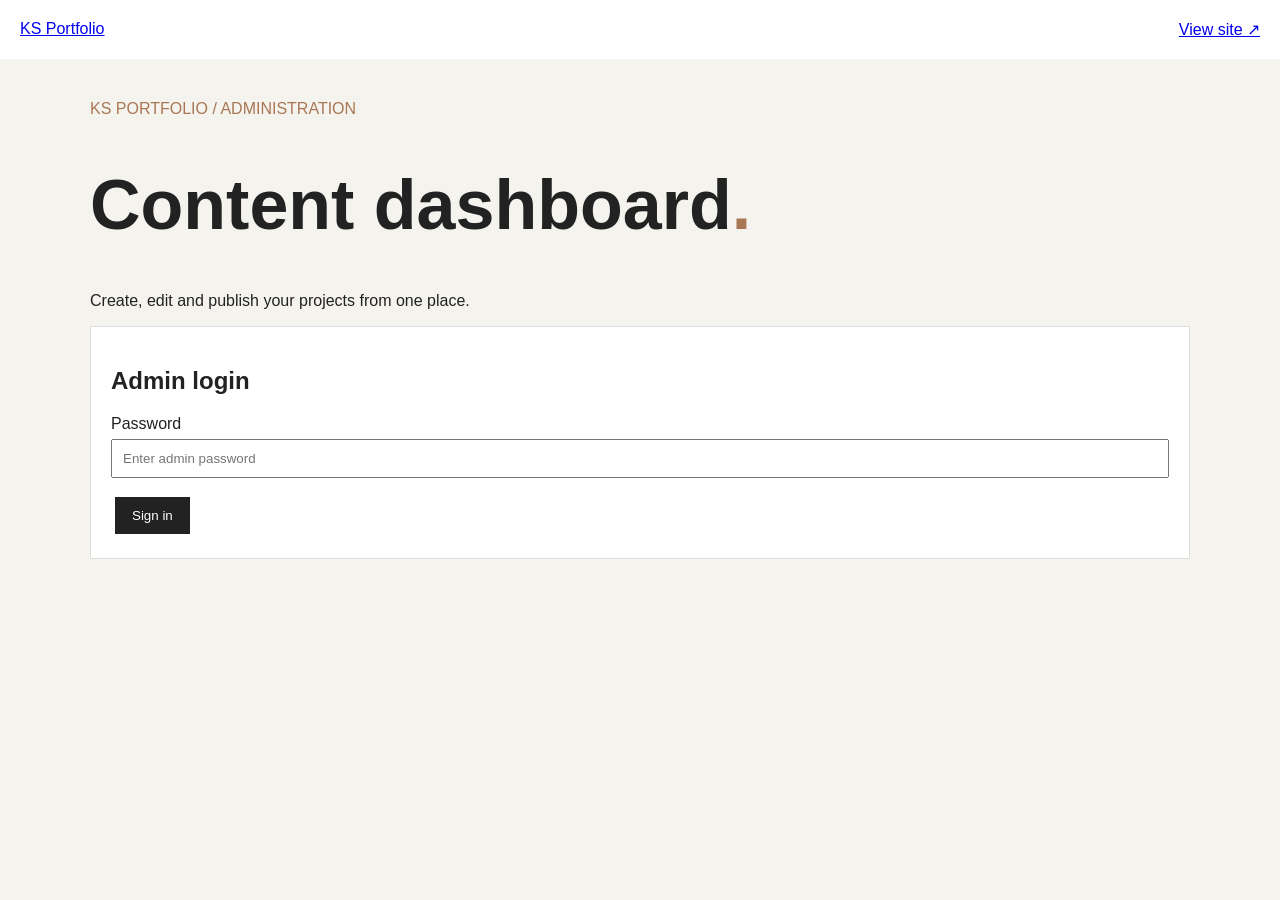
==== admin.html @ a114f2ee "Add password change settings to KS Portfolio admin" ====
<!doctype html><html lang="en"><head><meta charset="utf-8"><meta name="viewport" content="width=device-width,initial-scale=1"><meta name="robots" content="noindex"><title>KS Portfolio | Admin</title><link rel="stylesheet" href="admin.css"></head><body><header><a class="brand" href="./">KS <span>Portfolio</span></a><a href="./">View site ↗</a></header><main><p class="eyebrow">KS PORTFOLIO / ADMINISTRATION</p><h1>Content dashboard<span>.</span></h1><p class="sub">Create, edit and publish your projects from one place.</p><section id="login" class="panel"><h2>Admin login</h2><label>Password<input id="password" type="password" autocomplete="current-password" placeholder="Enter admin password"></label><button id="signIn">Sign in</button></section><section id="dashboard" hidden><div class="bar"><h2>Projects <small id="count"></small></h2><div><button id="reload" class="secondary">Refresh</button> <button id="new" class="secondary">New project</button> <button id="logout" class="secondary">Log out</button></div></div><div class="columns"><section class="panel"><h3>Your projects</h3><div id="projectList">Loading…</div></section><form class="panel" id="projectForm"><h3 id="formTitle">Add project</h3><input type="hidden" id="projectId"><label>Title<input id="title" required></label><label>Category<input id="category" placeholder="Photography"></label><label>Description<textarea id="description" rows="4"></textarea></label><label>Cover image URL<input id="cover" type="url"></label><label>Upload photo to Google Drive<input id="photo" type="file" accept="image/*"></label><button type="button" id="uploadPhoto" class="secondary">Upload photo</button><label>Project link<input id="url" type="url"></label><label>Technology<input id="technology"></label><label>Status<select id="status"><option value="Published">Published</option><option value="Draft">Draft</option></select></label><label class="checkbox"><input type="checkbox" id="featured"> Featured project</label><div class="bar"><button type="submit">Save project</button><button type="button" class="danger" id="remove" hidden>Delete</button></div></form></div><section class="panel" style="max-width:600px"><h3>Security / Change password</h3><p>Choose a new password (at least 10 characters). You will be signed out after changing it.</p><label>New password<input type="password" id="newPassword" autocomplete="new-password" minlength="10"></label><button type="button" id="changePassword">Change password</button></section></section><p id="message" role="status"></p></main><iframe name="responseFrame" title="Server response" hidden></iframe><script src="admin.js" defer></script></body></html>
---- admin.css ----
body{background:#f5f3ee;color:#222;font-family:Arial,sans-serif;margin:0}header{padding:20px;background:white;display:flex;justify-content:space-between}main{max-width:1100px;margin:auto;padding:25px}.panel{background:white;padding:20px;border:1px solid #ddd;margin:15px 0}input,textarea,select{display:block;width:100%;padding:10px;margin:6px 0 15px;box-sizing:border-box}button{padding:11px 17px;background:#222;color:white;border:0;cursor:pointer;margin:4px}.columns{display:grid;grid-template-columns:1fr 1.5fr;gap:20px}.bar,.projectRow{display:flex;justify-content:space-between;align-items:center;gap:10px}.projectRow{padding:12px 0;border-bottom:1px solid #ddd}.secondary{background:#ddd;color:#222}.danger{background:#b33}.checkbox input{display:inline;width:auto}.eyebrow{color:#a75}h1{font-size:clamp(36px,6vw,70px)}h1 span{color:#a75}[hidden]{display:none!important}@media(max-width:700px){.columns{grid-template-columns:1fr}.bar{flex-wrap:wrap}}
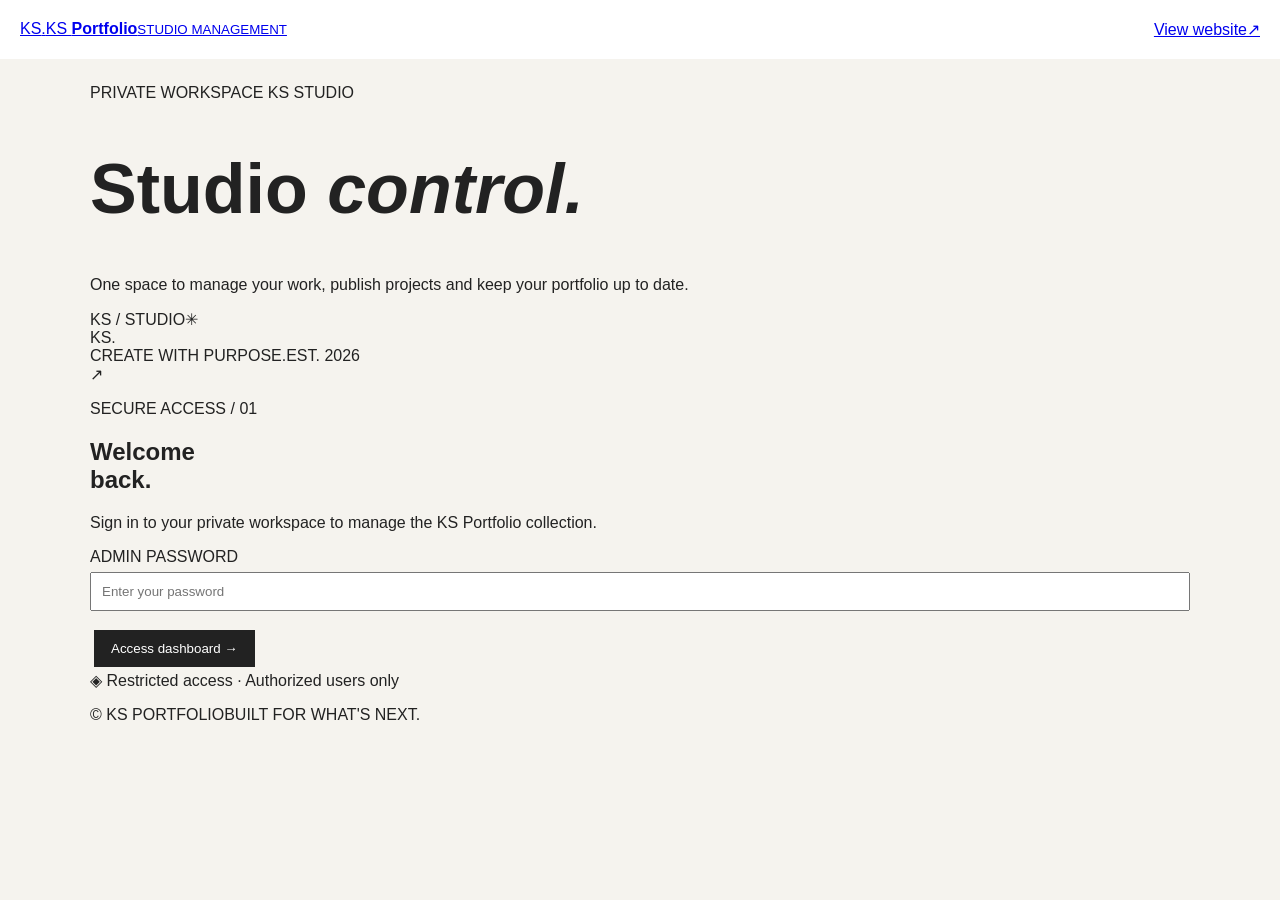
==== commit ba0271a0: "Redesign admin as premium studio workspace" ====
--- a/admin.html
+++ b/admin.html
@@ -1 +1 @@
-<!doctype html><html lang="en"><head><meta charset="utf-8"><meta name="viewport" content="width=device-width,initial-scale=1"><meta name="robots" content="noindex"><title>KS Portfolio | Admin</title><link rel="stylesheet" href="admin.css"></head><body><header><a class="brand" href="./">KS <span>Portfolio</span></a><a href="./">View site ↗</a></header><main><p class="eyebrow">KS PORTFOLIO / ADMINISTRATION</p><h1>Content dashboard<span>.</span></h1><p class="sub">Create, edit and publish your projects from one place.</p><section id="login" class="panel"><h2>Admin login</h2><label>Password<input id="password" type="password" autocomplete="current-password" placeholder="Enter admin password"></label><button id="signIn">Sign in</button></section><section id="dashboard" hidden><div class="bar"><h2>Projects <small id="count"></small></h2><div><button id="reload" class="secondary">Refresh</button> <button id="new" class="secondary">New project</button> <button id="logout" class="secondary">Log out</button></div></div><div class="columns"><section class="panel"><h3>Your projects</h3><div id="projectList">Loading…</div></section><form class="panel" id="projectForm"><h3 id="formTitle">Add project</h3><input type="hidden" id="projectId"><label>Title<input id="title" required></label><label>Category<input id="category" placeholder="Photography"></label><label>Description<textarea id="description" rows="4"></textarea></label><label>Cover image URL<input id="cover" type="url"></label><label>Upload photo to Google Drive<input id="photo" type="file" accept="image/*"></label><button type="button" id="uploadPhoto" class="secondary">Upload photo</button><label>Project link<input id="url" type="url"></label><label>Technology<input id="technology"></label><label>Status<select id="status"><option value="Published">Published</option><option value="Draft">Draft</option></select></label><label class="checkbox"><input type="checkbox" id="featured"> Featured project</label><div class="bar"><button type="submit">Save project</button><button type="button" class="danger" id="remove" hidden>Delete</button></div></form></div><section class="panel" style="max-width:600px"><h3>Security / Change password</h3><p>Choose a new password (at least 10 characters). You will be signed out after changing it.</p><label>New password<input type="password" id="newPassword" autocomplete="new-password" minlength="10"></label><button type="button" id="changePassword">Change password</button></section></section><p id="message" role="status"></p></main><iframe name="responseFrame" title="Server response" hidden></iframe><script src="admin.js" defer></script></body></html>+<!doctype html><html lang="en"><head><meta charset="utf-8"><meta name="viewport" content="width=device-width,initial-scale=1"><meta name="theme-color" content="#0d1118"><meta name="robots" content="noindex"><title>KS Portfolio — Studio Admin</title><link rel="preconnect" href="https://fonts.googleapis.com"><link rel="preconnect" href="https://fonts.gstatic.com" crossorigin><link href="https://fonts.googleapis.com/css2?family=DM+Sans:wght@400;500;600;700&family=Manrope:wght@400;500;600;700;800&display=swap" rel="stylesheet"><link rel="stylesheet" href="admin.css"></head><body><div class="ambient ambient-one"></div><div class="ambient ambient-two"></div><header class="topbar"><a class="brand" href="./" aria-label="KS Portfolio home"><span class="brand-mark">KS<span class="brand-dot">.</span></span><span class="brand-name">KS <b>Portfolio</b><small>STUDIO MANAGEMENT</small></span></a><a class="site-link" href="./"><span>View website</span><span aria-hidden="true">↗</span></a></header><main><div class="page-intro"><div class="kicker"><span class="pulse"></span> PRIVATE WORKSPACE <span class="kicker-line"></span> KS STUDIO</div><h1>Studio <em>control.</em></h1><p class="sub">One space to manage your work, publish projects and keep your portfolio up to date.</p></div><section id="login" class="login-shell"><div class="login-art"><div class="art-top"><span class="art-label">KS / STUDIO</span><span class="art-symbol">✳</span></div><div class="art-center"><span class="art-orbit orbit-a"></span><span class="art-orbit orbit-b"></span><span class="art-monogram">KS<span>.</span></span></div><div class="art-bottom"><span>CREATE WITH PURPOSE.</span><span>EST. 2026</span></div></div><div class="login-content"><div class="login-icon">↗</div><p class="section-tag">SECURE ACCESS <span> / 01</span></p><h2>Welcome<br>back<span>.</span></h2><p class="login-caption">Sign in to your private workspace to manage the KS Portfolio collection.</p><label class="field-label" for="password">ADMIN PASSWORD</label><div class="input-wrap"><input id="password" type="password" autocomplete="current-password" placeholder="Enter your password"></div><button id="signIn" class="primary wide">Access dashboard <span>→</span></button><div class="security-note"><span>◈</span> Restricted access · Authorized users only</div></div></section><section id="dashboard" hidden><div class="dashboard-head"><div><p class="section-tag">WORKSPACE / OVERVIEW</p><h2>Projects <small id="count">0</small></h2></div><div class="toolbar"><button id="reload" class="secondary">↻ Refresh</button><button id="new" class="primary">+ New project</button><button id="logout" class="ghost">Log out ↗</button></div></div><div class="columns"><section class="panel"><div class="panel-head"><span class="section-tag">YOUR COLLECTION</span><h3>All projects</h3></div><div id="projectList">Loading projects…</div></section><form class="panel" id="projectForm"><div class="panel-head"><span class="section-tag">CONTENT EDITOR</span><h3 id="formTitle">Add project</h3></div><input type="hidden" id="projectId"><label>Project title<input id="title" required placeholder="Enter project title"></label><label>Category<input id="category" placeholder="Photography, Design, Website..."></label><label>Description<textarea id="description" rows="4" placeholder="Tell the story behind this work"></textarea></label><label>Cover image URL<input id="cover" type="url" placeholder="https://"></label><label>Upload photo to Google Drive<input id="photo" type="file" accept="image/*"></label><button type="button" id="uploadPhoto" class="secondary">↑ Upload photo</button><label>Project link<input id="url" type="url" placeholder="https://"></label><label>Technology<input id="technology" placeholder="Tools used"></label><label>Status<select id="status"><option value="Published">Published</option><option value="Draft">Draft</option></select></label><label class="checkbox"><input type="checkbox" id="featured"> Feature on portfolio</label><div class="form-actions"><button type="submit" class="primary">Save project →</button><button type="button" class="danger" id="remove" hidden>Delete project</button></div></form></div><section class="panel security-panel"><div class="panel-head"><span class="section-tag">ACCOUNT SETTINGS</span><h3>Security</h3></div><p>Update your admin password. You will be signed out after the change.</p><label>New password<input type="password" id="newPassword" autocomplete="new-password" minlength="10" placeholder="Minimum 10 characters"></label><button type="button" id="changePassword" class="secondary">Change password →</button></section></section><p id="message" role="status" aria-live="polite"></p><footer><span>© KS PORTFOLIO</span><span>BUILT FOR WHAT'S NEXT.</span></footer></main><iframe name="responseFrame" title="Server response" hidden></iframe><script src="admin.js" defer></script></body></html>
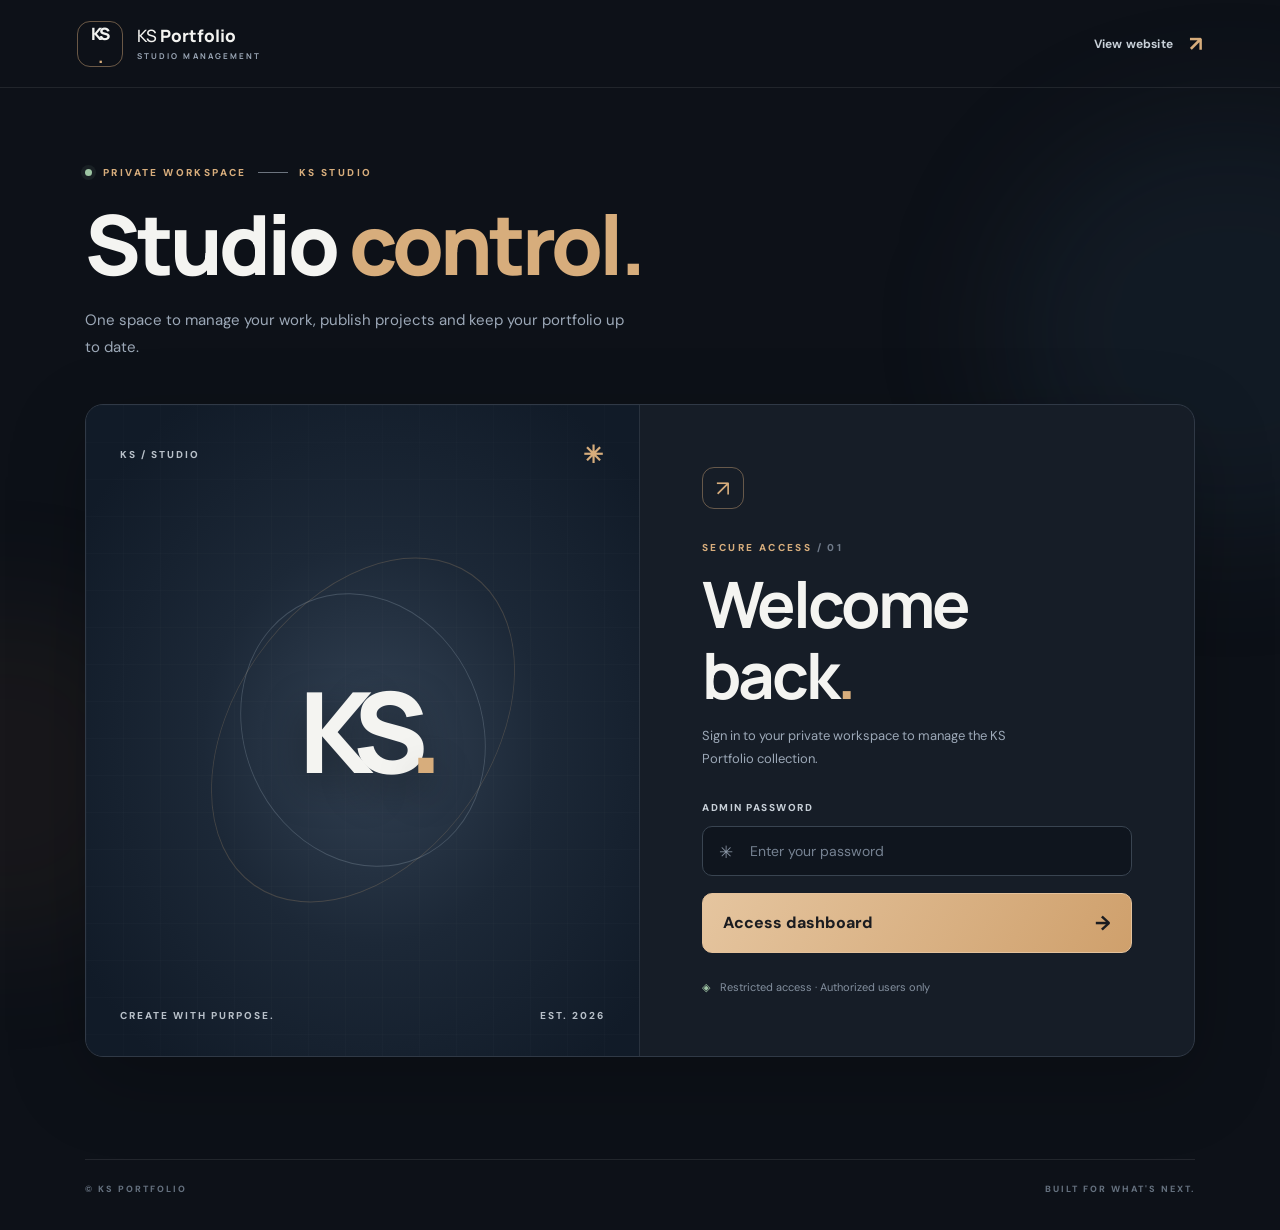
==== commit 09a54f33: "Build real multipage-style admin navigation and overview" ====
--- a/admin.html
+++ b/admin.html
@@ -1 +1 @@
-<!doctype html><html lang="en"><head><meta charset="utf-8"><meta name="viewport" content="width=device-width,initial-scale=1"><meta name="theme-color" content="#0d1118"><meta name="robots" content="noindex"><title>KS Portfolio — Studio Admin</title><link rel="preconnect" href="https://fonts.googleapis.com"><link rel="preconnect" href="https://fonts.gstatic.com" crossorigin><link href="https://fonts.googleapis.com/css2?family=DM+Sans:wght@400;500;600;700&family=Manrope:wght@400;500;600;700;800&display=swap" rel="stylesheet"><link rel="stylesheet" href="admin.css"></head><body><div class="ambient ambient-one"></div><div class="ambient ambient-two"></div><header class="topbar"><a class="brand" href="./" aria-label="KS Portfolio home"><span class="brand-mark">KS<span class="brand-dot">.</span></span><span class="brand-name">KS <b>Portfolio</b><small>STUDIO MANAGEMENT</small></span></a><a class="site-link" href="./"><span>View website</span><span aria-hidden="true">↗</span></a></header><main><div class="page-intro"><div class="kicker"><span class="pulse"></span> PRIVATE WORKSPACE <span class="kicker-line"></span> KS STUDIO</div><h1>Studio <em>control.</em></h1><p class="sub">One space to manage your work, publish projects and keep your portfolio up to date.</p></div><section id="login" class="login-shell"><div class="login-art"><div class="art-top"><span class="art-label">KS / STUDIO</span><span class="art-symbol">✳</span></div><div class="art-center"><span class="art-orbit orbit-a"></span><span class="art-orbit orbit-b"></span><span class="art-monogram">KS<span>.</span></span></div><div class="art-bottom"><span>CREATE WITH PURPOSE.</span><span>EST. 2026</span></div></div><div class="login-content"><div class="login-icon">↗</div><p class="section-tag">SECURE ACCESS <span> / 01</span></p><h2>Welcome<br>back<span>.</span></h2><p class="login-caption">Sign in to your private workspace to manage the KS Portfolio collection.</p><label class="field-label" for="password">ADMIN PASSWORD</label><div class="input-wrap"><input id="password" type="password" autocomplete="current-password" placeholder="Enter your password"></div><button id="signIn" class="primary wide">Access dashboard <span>→</span></button><div class="security-note"><span>◈</span> Restricted access · Authorized users only</div></div></section><section id="dashboard" hidden><div class="dashboard-head"><div><p class="section-tag">WORKSPACE / OVERVIEW</p><h2>Projects <small id="count">0</small></h2></div><div class="toolbar"><button id="reload" class="secondary">↻ Refresh</button><button id="new" class="primary">+ New project</button><button id="logout" class="ghost">Log out ↗</button></div></div><div class="columns"><section class="panel"><div class="panel-head"><span class="section-tag">YOUR COLLECTION</span><h3>All projects</h3></div><div id="projectList">Loading projects…</div></section><form class="panel" id="projectForm"><div class="panel-head"><span class="section-tag">CONTENT EDITOR</span><h3 id="formTitle">Add project</h3></div><input type="hidden" id="projectId"><label>Project title<input id="title" required placeholder="Enter project title"></label><label>Category<input id="category" placeholder="Photography, Design, Website..."></label><label>Description<textarea id="description" rows="4" placeholder="Tell the story behind this work"></textarea></label><label>Cover image URL<input id="cover" type="url" placeholder="https://"></label><label>Upload photo to Google Drive<input id="photo" type="file" accept="image/*"></label><button type="button" id="uploadPhoto" class="secondary">↑ Upload photo</button><label>Project link<input id="url" type="url" placeholder="https://"></label><label>Technology<input id="technology" placeholder="Tools used"></label><label>Status<select id="status"><option value="Published">Published</option><option value="Draft">Draft</option></select></label><label class="checkbox"><input type="checkbox" id="featured"> Feature on portfolio</label><div class="form-actions"><button type="submit" class="primary">Save project →</button><button type="button" class="danger" id="remove" hidden>Delete project</button></div></form></div><section class="panel security-panel"><div class="panel-head"><span class="section-tag">ACCOUNT SETTINGS</span><h3>Security</h3></div><p>Update your admin password. You will be signed out after the change.</p><label>New password<input type="password" id="newPassword" autocomplete="new-password" minlength="10" placeholder="Minimum 10 characters"></label><button type="button" id="changePassword" class="secondary">Change password →</button></section></section><p id="message" role="status" aria-live="polite"></p><footer><span>© KS PORTFOLIO</span><span>BUILT FOR WHAT'S NEXT.</span></footer></main><iframe name="responseFrame" title="Server response" hidden></iframe><script src="admin.js" defer></script></body></html>+<!doctype html><html lang="en"><head><meta charset="utf-8"><meta name="viewport" content="width=device-width,initial-scale=1"><meta name="theme-color" content="#0d1118"><meta name="robots" content="noindex"><title>KS Portfolio — Studio Admin</title><link rel="preconnect" href="https://fonts.googleapis.com"><link rel="preconnect" href="https://fonts.gstatic.com" crossorigin><link href="https://fonts.googleapis.com/css2?family=DM+Sans:wght@400;500;600;700&family=Manrope:wght@400;500;600;700;800&display=swap" rel="stylesheet"><link rel="stylesheet" href="admin.css?v=3"></head><body><div class="ambient ambient-one"></div><div class="ambient ambient-two"></div><header class="topbar"><a class="brand" href="./" aria-label="KS Portfolio home"><span class="brand-mark">KS<span class="brand-dot">.</span></span><span class="brand-name">KS <b>Portfolio</b><small>STUDIO MANAGEMENT</small></span></a><a class="site-link" href="./"><span>View website</span><span aria-hidden="true">↗</span></a></header><main><div class="page-intro"><div class="kicker"><span class="pulse"></span> PRIVATE WORKSPACE <span class="kicker-line"></span> KS STUDIO</div><h1>Studio <em>control.</em></h1><p class="sub">One space to manage your work, publish projects and keep your portfolio up to date.</p></div><section id="login" class="login-shell"><div class="login-art"><div class="art-top"><span class="art-label">KS / STUDIO</span><span class="art-symbol">✳</span></div><div class="art-center"><span class="art-orbit orbit-a"></span><span class="art-orbit orbit-b"></span><span class="art-monogram">KS<span>.</span></span></div><div class="art-bottom"><span>CREATE WITH PURPOSE.</span><span>EST. 2026</span></div></div><div class="login-content"><div class="login-icon">↗</div><p class="section-tag">SECURE ACCESS <span> / 01</span></p><h2>Welcome<br>back<span>.</span></h2><p class="login-caption">Sign in to your private workspace to manage the KS Portfolio collection.</p><label class="field-label" for="password">ADMIN PASSWORD</label><div class="input-wrap"><input id="password" type="password" autocomplete="current-password" placeholder="Enter your password"></div><button id="signIn" class="primary wide">Access dashboard <span>→</span></button><div class="login-progress" id="loginProgress" hidden><span class="spinner"></span><span>Verifying access securely…</span></div><div class="security-note"><span>◈</span> Restricted access · Authorized users only</div></div></section><section id="dashboard" hidden><nav class="admin-nav" aria-label="Dashboard sections"><button type="button" class="nav-item active" data-view="overview">◫ <span>Overview</span></button><button type="button" class="nav-item" data-view="projects">▦ <span>Projects</span></button><button type="button" class="nav-item" data-view="editor">✎ <span>Add / Edit</span></button><button type="button" class="nav-item" data-view="settings">⚙ <span>Settings</span></button></nav><section id="view-overview" class="admin-view"><div class="overview-welcome"><p class="section-tag">YOUR CREATIVE WORKSPACE</p><h2>Good to see you back<span>.</span></h2><p>Manage your portfolio from one clean dashboard.</p></div><div class="stat-grid"><div class="stat-card"><small>TOTAL PROJECTS</small><strong id="statTotal">0</strong><span>All your work</span></div><div class="stat-card"><small>PUBLISHED</small><strong id="statPublished">0</strong><span>Live on website</span></div><div class="stat-card"><small>DRAFTS</small><strong id="statDrafts">0</strong><span>Work in progress</span></div></div><div class="quick-actions"><button type="button" class="primary" id="quickAdd">+ Add a project</button><button type="button" class="secondary" id="quickProjects">View all projects →</button></div></section><section id="view-projects" class="admin-view" hidden><div class="dashboard-head"><div><p class="section-tag">WORKSPACE / OVERVIEW</p><h2>Projects <small id="count">0</small></h2></div><div class="toolbar"><button id="reload" class="secondary">↻ Refresh</button><button id="new" class="primary">+ New project</button><button id="logout" class="ghost">Log out ↗</button></div></div><div class="columns"><section class="panel"><div class="panel-head"><span class="section-tag">YOUR COLLECTION</span><h3>All projects</h3></div><div id="projectList">Loading projects…</div></section></div></section><section id="view-editor" class="admin-view" hidden><form class="panel editor-panel" id="projectForm"><div class="panel-head"><span class="section-tag">CONTENT EDITOR</span><h3 id="formTitle">Add project</h3></div><input type="hidden" id="projectId"><label>Project title<input id="title" required placeholder="Enter project title"></label><label>Category<input id="category" placeholder="Photography, Design, Website..."></label><label>Description<textarea id="description" rows="4" placeholder="Tell the story behind this work"></textarea></label><label>Cover image URL<input id="cover" type="url" placeholder="https://"></label><label>Upload photo to Google Drive<input id="photo" type="file" accept="image/*"></label><button type="button" id="uploadPhoto" class="secondary">↑ Upload photo</button><label>Project link<input id="url" type="url" placeholder="https://"></label><label>Technology<input id="technology" placeholder="Tools used"></label><label>Status<select id="status"><option value="Published">Published</option><option value="Draft">Draft</option></select></label><label class="checkbox"><input type="checkbox" id="featured"> Feature on portfolio</label><div class="form-actions"><button type="submit" class="primary">Save project →</button><button type="button" class="danger" id="remove" hidden>Delete project</button></div></form></section><section id="view-settings" class="admin-view" hidden><section class="panel security-panel"><div class="panel-head"><span class="section-tag">ACCOUNT SETTINGS</span><h3>Security</h3></div><p>Update your admin password. You will be signed out after the change.</p><label>New password<input type="password" id="newPassword" autocomplete="new-password" minlength="10" placeholder="Minimum 10 characters"></label><button type="button" id="changePassword" class="secondary">Change password →</button></section></section></section><p id="message" role="status" aria-live="polite"></p><footer><span>© KS PORTFOLIO</span><span>BUILT FOR WHAT'S NEXT.</span></footer></main><iframe name="responseFrame" title="Server response" hidden></iframe><script src="admin.js?v=3" defer></script></body></html>
--- a/admin.css
+++ b/admin.css
@@ -1 +1 @@
-body{background:#f5f3ee;color:#222;font-family:Arial,sans-serif;margin:0}header{padding:20px;background:white;display:flex;justify-content:space-between}main{max-width:1100px;margin:auto;padding:25px}.panel{background:white;padding:20px;border:1px solid #ddd;margin:15px 0}input,textarea,select{display:block;width:100%;padding:10px;margin:6px 0 15px;box-sizing:border-box}button{padding:11px 17px;background:#222;color:white;border:0;cursor:pointer;margin:4px}.columns{display:grid;grid-template-columns:1fr 1.5fr;gap:20px}.bar,.projectRow{display:flex;justify-content:space-between;align-items:center;gap:10px}.projectRow{padding:12px 0;border-bottom:1px solid #ddd}.secondary{background:#ddd;color:#222}.danger{background:#b33}.checkbox input{display:inline;width:auto}.eyebrow{color:#a75}h1{font-size:clamp(36px,6vw,70px)}h1 span{color:#a75}[hidden]{display:none!important}@media(max-width:700px){.columns{grid-template-columns:1fr}.bar{flex-wrap:wrap}}+:root{color-scheme:dark;--bg:#0d1118;--surface:#161d27;--line:#303946;--text:#f4f4f1;--muted:#9ca8b7;--accent:#d7ad7c}*{box-sizing:border-box}html{scroll-behavior:smooth}body{margin:0;background:var(--bg);color:var(--text);font-family:'DM Sans',sans-serif;min-height:100vh;overflow-x:hidden}button,input,textarea,select{font:inherit}button{cursor:pointer}a{color:inherit;text-decoration:none}.ambient{position:absolute;pointer-events:none;z-index:-1;filter:blur(60px);border-radius:50%}.ambient-one{width:460px;height:420px;background:rgba(47,77,99,.16);top:120px;right:-180px}.ambient-two{width:350px;height:350px;background:rgba(171,117,71,.07);top:600px;left:-170px}.topbar{height:88px;border-bottom:1px solid #ffffff15;display:flex;align-items:center;justify-content:space-between;padding:0 clamp(22px,6vw,100px)}.brand{display:flex;align-items:center;gap:14px}.brand-mark{height:46px;width:46px;border:1px solid #d7ad7c75;border-radius:13px;display:grid;place-items:center;font-family:Manrope,sans-serif;font-weight:800;font-size:17px;letter-spacing:-2px}.brand-dot,.art-monogram span{color:var(--accent)}.brand-name{font-family:Manrope,sans-serif;font-size:17px;font-weight:500;line-height:1.2}.brand-name b{font-weight:800}.brand-name small{display:block;margin-top:5px;font-size:8px;font-weight:700;letter-spacing:2.1px;color:var(--muted)}.site-link{font-size:12px;font-weight:700;display:flex;align-items:center;gap:16px;letter-spacing:.2px;color:#c8d0d8}.site-link span:last-child{font-size:21px;color:var(--accent)}main{max-width:1170px;margin:auto;padding:78px 30px 35px}.page-intro{margin-bottom:42px}.kicker,.section-tag{font-size:10px;font-weight:800;letter-spacing:2.4px;color:var(--accent)}.kicker{display:flex;align-items:center;gap:11px}.kicker-line{width:30px;height:1px;background:#6c747e}.pulse{height:7px;width:7px;border-radius:50%;background:#9dc5a3;box-shadow:0 0 0 4px #9dc5a315}h1,h2,h3,p{margin-top:0}h1,h2,h3{font-family:Manrope,sans-serif}h1{font-size:clamp(43px,7vw,83px);line-height:1.08;letter-spacing:-4px;margin:20px 0 18px;font-weight:800}h1 em{font-style:normal;color:var(--accent)}.sub{max-width:540px;font-size:15px;line-height:1.85;color:var(--muted);margin:0}.login-shell{min-height:490px;display:grid;grid-template-columns:1fr 1fr;border:1px solid var(--line);border-radius:18px;overflow:hidden;background:var(--surface);box-shadow:0 24px 80px #00000038}.login-art{position:relative;min-height:480px;overflow:hidden;background:radial-gradient(ellipse at 52% 52%,#334254 0%,#1c2837 42%,#111b28 85%);border-right:1px solid #ffffff1a;display:flex;flex-direction:column;justify-content:space-between;padding:34px}.login-art:before{content:'';position:absolute;inset:0;opacity:.22;background-image:linear-gradient(#ffffff10 1px,transparent 1px),linear-gradient(90deg,#ffffff10 1px,transparent 1px);background-size:37px 37px}.art-top,.art-bottom{display:flex;align-items:center;justify-content:space-between;position:relative;z-index:1;font-size:10px;letter-spacing:2px;font-weight:800;color:#b8c0c9}.art-symbol{font-size:24px;color:var(--accent)}.art-center{position:absolute;inset:0;display:grid;place-items:center}.art-orbit{position:absolute;width:280px;height:280px;border:1px solid #b7c5d33b;border-radius:50%;transform:rotate(-24deg) scaleX(.85)}.orbit-b{width:380px;height:380px;transform:rotate(35deg) scaleX(.68);border-color:#d7ad7c36}.art-monogram{font-family:Manrope,sans-serif;font-size:112px;font-weight:800;letter-spacing:-17px;text-shadow:0 16px 40px #0006;z-index:1}.login-content{padding:clamp(30px,5vw,62px);display:flex;flex-direction:column;align-items:stretch;justify-content:center}.login-icon{height:42px;width:42px;border:1px solid #d7ad7c6b;border-radius:12px;display:grid;place-items:center;color:var(--accent);font-size:22px;margin-bottom:32px}.login-content .section-tag{margin-bottom:15px}.section-tag span{color:#6f7a89}.login-content h2{font-size:clamp(43px,5vw,64px);letter-spacing:-3px;line-height:1.1;margin:0 0 14px}.login-content h2 span{color:var(--accent)}.login-caption{font-size:13px;line-height:1.8;color:var(--muted);max-width:350px;margin-bottom:30px}.field-label{font-size:10px;letter-spacing:1.5px;font-weight:800;color:#c8d0d8;margin-bottom:12px}.input-wrap{position:relative}.input-wrap:before{content:'✳';position:absolute;left:17px;top:15px;color:#8995a4;font-size:17px}.input-wrap input{padding-left:47px!important}.input-wrap input,form input,form textarea,form select,.security-panel input{width:100%;min-width:0;background:#0f151e;color:var(--text);border:1px solid #394451;border-radius:10px;outline:0;padding:15px 16px;font-size:14px;transition:border-color .2s,box-shadow .2s}.input-wrap input:focus,form input:focus,form textarea:focus,form select:focus,.security-panel input:focus{border-color:var(--accent);box-shadow:0 0 0 3px #d7ad7c18}.input-wrap input::placeholder,input::placeholder,textarea::placeholder{color:#768292}.primary{border:1px solid #e3c19b;background:linear-gradient(120deg,#e5c59f,#cfa06c);color:#1b1c20;font-weight:800;border-radius:10px;padding:16px 20px;display:inline-flex;align-items:center;justify-content:center;gap:12px}.primary:hover{filter:brightness(1.08)}.primary.wide{width:100%;margin-top:17px;justify-content:space-between}.primary.wide span{font-size:20px}.security-note{margin-top:27px;font-size:11px;color:#84909f;display:flex;gap:10px;align-items:center}.security-note span{color:#9fc3a4}.dashboard-head{display:flex;align-items:end;justify-content:space-between;gap:16px;margin:0 0 22px}.dashboard-head h2{font-size:36px;letter-spacing:-1.5px;margin:10px 0 0}.dashboard-head small{font-size:16px;color:var(--accent)}.toolbar,.form-actions{display:flex;gap:9px;flex-wrap:wrap}.secondary,.ghost,.danger{border-radius:9px;padding:12px 16px;font-weight:700;font-size:12px}.secondary{background:#26313d;border:1px solid #435061;color:#e3e8ef}.ghost{background:transparent;border:1px solid #435061;color:#bfc9d3}.danger{background:#632c33;border:1px solid #a14d54;color:#fff}.columns{display:grid;grid-template-columns:minmax(0,1fr) minmax(0,1.25fr);gap:20px;align-items:start}.panel{border:1px solid var(--line);background:var(--surface);padding:28px;border-radius:16px}.panel-head{padding-bottom:22px;margin-bottom:20px;border-bottom:1px solid #ffffff17}.panel-head h3{font-size:23px;letter-spacing:-.8px;margin:9px 0 0}.panel label{display:block;color:#cbd3dd;font-size:12px;font-weight:700;margin:17px 0 7px}.panel input,.panel textarea,.panel select{display:block;margin-top:9px}.panel input[type=file]{padding:12px}.panel input[type=checkbox]{display:inline;width:auto;accent-color:#d7ad7c;margin:0 9px 0 0}.panel label.checkbox{display:flex;align-items:center}.form-actions{margin-top:22px}.projectRow{display:flex;justify-content:space-between;align-items:center;gap:12px;border-bottom:1px solid #ffffff15;padding:14px 0;color:#e4e9ed;font-size:13px}.projectRow span{overflow-wrap:anywhere}.security-panel{margin-top:22px;max-width:600px}.security-panel p{font-size:13px;line-height:1.7;color:var(--muted)}#message{color:#e2bc8e;min-height:22px;font-size:13px;margin-top:20px}footer{display:flex;justify-content:space-between;border-top:1px solid #ffffff17;margin-top:60px;padding-top:23px;font-size:9px;font-weight:800;letter-spacing:2px;color:#65717f}[hidden]{display:none!important}@media(max-width:800px){main{padding:55px 22px 30px}.login-shell{grid-template-columns:1fr}.login-art{min-height:200px;padding:20px;border-right:0;border-bottom:1px solid #ffffff18}.art-orbit{width:190px;height:190px}.orbit-b{width:260px;height:260px}.art-monogram{font-size:68px;letter-spacing:-10px}.art-bottom{font-size:8px}.login-content{padding:35px 28px 38px}.login-icon{margin-bottom:22px}.login-content h2{font-size:48px}.columns{grid-template-columns:1fr}.dashboard-head{align-items:start;flex-direction:column}.topbar{height:75px;padding:0 22px}}@media(max-width:420px){h1{font-size:47px;letter-spacing:-2.8px}.page-intro{margin-bottom:30px}.site-link{font-size:11px;gap:6px}.brand-name{font-size:14px}.brand-name small{font-size:7px;letter-spacing:1.2px}.brand-mark{width:41px;height:41px}.login-art{min-height:170px}.login-content{padding:30px 23px 34px}.panel{padding:20px}.toolbar button{flex:1}.login-caption{margin-bottom:23px}}
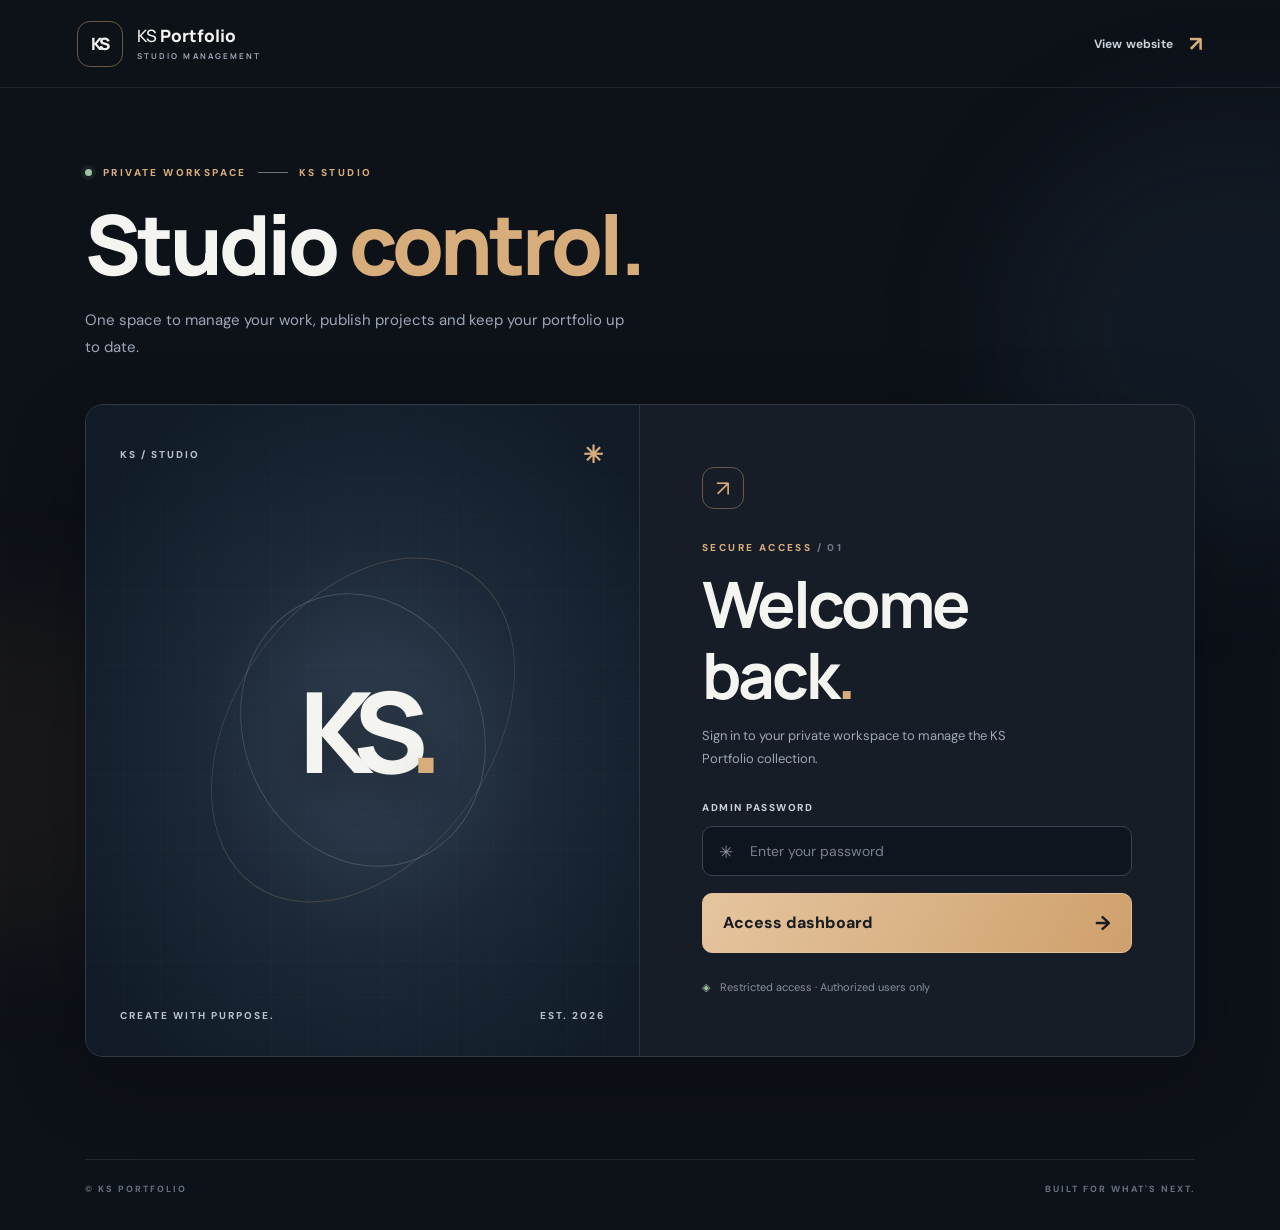
==== commit e121b007: "Give admin six dedicated work categories and matching logo slots" ====
--- a/admin.html
+++ b/admin.html
@@ -1 +1 @@
-<!doctype html><html lang="en"><head><meta charset="utf-8"><meta name="viewport" content="width=device-width,initial-scale=1"><meta name="theme-color" content="#0d1118"><meta name="robots" content="noindex"><title>KS Portfolio — Studio Admin</title><link rel="preconnect" href="https://fonts.googleapis.com"><link rel="preconnect" href="https://fonts.gstatic.com" crossorigin><link href="https://fonts.googleapis.com/css2?family=DM+Sans:wght@400;500;600;700&family=Manrope:wght@400;500;600;700;800&display=swap" rel="stylesheet"><link rel="stylesheet" href="admin.css?v=3"></head><body><div class="ambient ambient-one"></div><div class="ambient ambient-two"></div><header class="topbar"><a class="brand" href="./" aria-label="KS Portfolio home"><span class="brand-mark">KS<span class="brand-dot">.</span></span><span class="brand-name">KS <b>Portfolio</b><small>STUDIO MANAGEMENT</small></span></a><a class="site-link" href="./"><span>View website</span><span aria-hidden="true">↗</span></a></header><main><div class="page-intro"><div class="kicker"><span class="pulse"></span> PRIVATE WORKSPACE <span class="kicker-line"></span> KS STUDIO</div><h1>Studio <em>control.</em></h1><p class="sub">One space to manage your work, publish projects and keep your portfolio up to date.</p></div><section id="login" class="login-shell"><div class="login-art"><div class="art-top"><span class="art-label">KS / STUDIO</span><span class="art-symbol">✳</span></div><div class="art-center"><span class="art-orbit orbit-a"></span><span class="art-orbit orbit-b"></span><span class="art-monogram">KS<span>.</span></span></div><div class="art-bottom"><span>CREATE WITH PURPOSE.</span><span>EST. 2026</span></div></div><div class="login-content"><div class="login-icon">↗</div><p class="section-tag">SECURE ACCESS <span> / 01</span></p><h2>Welcome<br>back<span>.</span></h2><p class="login-caption">Sign in to your private workspace to manage the KS Portfolio collection.</p><label class="field-label" for="password">ADMIN PASSWORD</label><div class="input-wrap"><input id="password" type="password" autocomplete="current-password" placeholder="Enter your password"></div><button id="signIn" class="primary wide">Access dashboard <span>→</span></button><div class="login-progress" id="loginProgress" hidden><span class="spinner"></span><span>Verifying access securely…</span></div><div class="security-note"><span>◈</span> Restricted access · Authorized users only</div></div></section><section id="dashboard" hidden><nav class="admin-nav" aria-label="Dashboard sections"><button type="button" class="nav-item active" data-view="overview">◫ <span>Overview</span></button><button type="button" class="nav-item" data-view="projects">▦ <span>Projects</span></button><button type="button" class="nav-item" data-view="editor">✎ <span>Add / Edit</span></button><button type="button" class="nav-item" data-view="settings">⚙ <span>Settings</span></button></nav><section id="view-overview" class="admin-view"><div class="overview-welcome"><p class="section-tag">YOUR CREATIVE WORKSPACE</p><h2>Good to see you back<span>.</span></h2><p>Manage your portfolio from one clean dashboard.</p></div><div class="stat-grid"><div class="stat-card"><small>TOTAL PROJECTS</small><strong id="statTotal">0</strong><span>All your work</span></div><div class="stat-card"><small>PUBLISHED</small><strong id="statPublished">0</strong><span>Live on website</span></div><div class="stat-card"><small>DRAFTS</small><strong id="statDrafts">0</strong><span>Work in progress</span></div></div><div class="quick-actions"><button type="button" class="primary" id="quickAdd">+ Add a project</button><button type="button" class="secondary" id="quickProjects">View all projects →</button></div></section><section id="view-projects" class="admin-view" hidden><div class="dashboard-head"><div><p class="section-tag">WORKSPACE / OVERVIEW</p><h2>Projects <small id="count">0</small></h2></div><div class="toolbar"><button id="reload" class="secondary">↻ Refresh</button><button id="new" class="primary">+ New project</button><button id="logout" class="ghost">Log out ↗</button></div></div><div class="columns"><section class="panel"><div class="panel-head"><span class="section-tag">YOUR COLLECTION</span><h3>All projects</h3></div><div id="projectList">Loading projects…</div></section></div></section><section id="view-editor" class="admin-view" hidden><form class="panel editor-panel" id="projectForm"><div class="panel-head"><span class="section-tag">CONTENT EDITOR</span><h3 id="formTitle">Add project</h3></div><input type="hidden" id="projectId"><label>Project title<input id="title" required placeholder="Enter project title"></label><label>Category<input id="category" placeholder="Photography, Design, Website..."></label><label>Description<textarea id="description" rows="4" placeholder="Tell the story behind this work"></textarea></label><label>Cover image URL<input id="cover" type="url" placeholder="https://"></label><label>Upload photo to Google Drive<input id="photo" type="file" accept="image/*"></label><button type="button" id="uploadPhoto" class="secondary">↑ Upload photo</button><label>Project link<input id="url" type="url" placeholder="https://"></label><label>Technology<input id="technology" placeholder="Tools used"></label><label>Status<select id="status"><option value="Published">Published</option><option value="Draft">Draft</option></select></label><label class="checkbox"><input type="checkbox" id="featured"> Feature on portfolio</label><div class="form-actions"><button type="submit" class="primary">Save project →</button><button type="button" class="danger" id="remove" hidden>Delete project</button></div></form></section><section id="view-settings" class="admin-view" hidden><section class="panel security-panel"><div class="panel-head"><span class="section-tag">ACCOUNT SETTINGS</span><h3>Security</h3></div><p>Update your admin password. You will be signed out after the change.</p><label>New password<input type="password" id="newPassword" autocomplete="new-password" minlength="10" placeholder="Minimum 10 characters"></label><button type="button" id="changePassword" class="secondary">Change password →</button></section></section></section><p id="message" role="status" aria-live="polite"></p><footer><span>© KS PORTFOLIO</span><span>BUILT FOR WHAT'S NEXT.</span></footer></main><iframe name="responseFrame" title="Server response" hidden></iframe><script src="admin.js?v=3" defer></script></body></html>+<!doctype html><html lang="en"><head><meta charset="utf-8"><meta name="viewport" content="width=device-width,initial-scale=1"><meta name="theme-color" content="#0d1118"><meta name="robots" content="noindex"><title>KS Portfolio — Studio Admin</title><link rel="preconnect" href="https://fonts.googleapis.com"><link rel="preconnect" href="https://fonts.gstatic.com" crossorigin><link href="https://fonts.googleapis.com/css2?family=DM+Sans:wght@400;500;600;700&family=Manrope:wght@400;500;600;700;800&display=swap" rel="stylesheet"><link rel="stylesheet" href="admin.css?v=4"></head><body><div class="ambient ambient-one"></div><div class="ambient ambient-two"></div><header class="topbar"><a class="brand" href="./" aria-label="KS Portfolio home"><span class="brand-mark"><img src="assets/ks-logo.png" alt="KS logo" onerror="this.style.display='none';this.parentElement.append('KS')"></span><span class="brand-name">KS <b>Portfolio</b><small>STUDIO MANAGEMENT</small></span></a><a class="site-link" href="./"><span>View website</span><span aria-hidden="true">↗</span></a></header><main><div class="page-intro"><div class="kicker"><span class="pulse"></span> PRIVATE WORKSPACE <span class="kicker-line"></span> KS STUDIO</div><h1>Studio <em>control.</em></h1><p class="sub">One space to manage your work, publish projects and keep your portfolio up to date.</p></div><section id="login" class="login-shell"><div class="login-art"><div class="art-top"><span class="art-label">KS / STUDIO</span><span class="art-symbol">✳</span></div><div class="art-center"><img class="admin-brand-logo" src="assets/ks-logo.png" alt="KS Portfolio logo" onerror="this.style.display='none'"><span class="art-orbit orbit-a"></span><span class="art-orbit orbit-b"></span><span class="art-monogram">KS<span>.</span></span></div><div class="art-bottom"><span>CREATE WITH PURPOSE.</span><span>EST. 2026</span></div></div><div class="login-content"><div class="login-icon">↗</div><p class="section-tag">SECURE ACCESS <span> / 01</span></p><h2>Welcome<br>back<span>.</span></h2><p class="login-caption">Sign in to your private workspace to manage the KS Portfolio collection.</p><label class="field-label" for="password">ADMIN PASSWORD</label><div class="input-wrap"><input id="password" type="password" autocomplete="current-password" placeholder="Enter your password"></div><button id="signIn" class="primary wide">Access dashboard <span>→</span></button><div class="login-progress" id="loginProgress" hidden><span class="spinner"></span><span>Verifying access securely…</span></div><div class="security-note"><span>◈</span> Restricted access · Authorized users only</div></div></section><section id="dashboard" hidden><nav class="admin-nav" aria-label="Dashboard sections"><button type="button" class="nav-item active" data-view="overview">◫ <span>Overview</span></button><button type="button" class="nav-item" data-view="projects">▦ <span>Projects</span></button><button type="button" class="nav-item" data-view="editor">✎ <span>Add / Edit</span></button><button type="button" class="nav-item" data-view="settings">⚙ <span>Settings</span></button></nav><section id="view-overview" class="admin-view"><div class="overview-welcome"><p class="section-tag">YOUR CREATIVE WORKSPACE</p><h2>Good to see you back<span>.</span></h2><p>Manage your portfolio from one clean dashboard.</p></div><div class="stat-grid"><div class="stat-card"><small>TOTAL PROJECTS</small><strong id="statTotal">0</strong><span>All your work</span></div><div class="stat-card"><small>PUBLISHED</small><strong id="statPublished">0</strong><span>Live on website</span></div><div class="stat-card"><small>DRAFTS</small><strong id="statDrafts">0</strong><span>Work in progress</span></div></div><div class="quick-actions"><button type="button" class="primary" id="quickAdd">+ Add a project</button><button type="button" class="secondary" id="quickProjects">View all projects →</button></div></section><section id="view-projects" class="admin-view" hidden><div class="dashboard-head"><div><p class="section-tag">WORKSPACE / OVERVIEW</p><h2>Projects <small id="count">0</small></h2></div><div class="toolbar"><button id="reload" class="secondary">↻ Refresh</button><button id="new" class="primary">+ New project</button><button id="logout" class="ghost">Log out ↗</button></div></div><div class="columns"><section class="panel"><div class="panel-head"><span class="section-tag">YOUR COLLECTION</span><h3>All projects</h3></div><label class="filter-label">Filter by category<select id="projectCategoryFilter"><option value="All">All categories</option><option>Photography</option><option>Videography</option><option>Video Editing</option><option>Graphic Design</option><option>Website Development</option><option>App Development</option></select></label><div id="projectList">Loading projects…</div></section></div></section><section id="view-editor" class="admin-view" hidden><form class="panel editor-panel" id="projectForm"><div class="panel-head"><span class="section-tag">CONTENT EDITOR</span><h3 id="formTitle">Add project</h3></div><input type="hidden" id="projectId"><label>Project title<input id="title" required placeholder="Enter project title"></label><label>Choose work category<select id="category" required><option value="">Select a category</option><option value="Photography">Photography</option><option value="Videography">Videography</option><option value="Video Editing">Video Editing</option><option value="Graphic Design">Graphic Design</option><option value="Website Development">Website Development</option><option value="App Development">App Development</option></select></label><label>Description<textarea id="description" rows="4" placeholder="Tell the story behind this work"></textarea></label><label>Cover image URL<input id="cover" type="url" placeholder="https://"></label><label>Upload photo to Google Drive<input id="photo" type="file" accept="image/*"></label><button type="button" id="uploadPhoto" class="secondary">↑ Upload photo</button><label>Project link<input id="url" type="url" placeholder="https://"></label><label>Technology<input id="technology" placeholder="Tools used"></label><label>Status<select id="status"><option value="Published">Published</option><option value="Draft">Draft</option></select></label><label class="checkbox"><input type="checkbox" id="featured"> Feature on portfolio</label><div class="form-actions"><button type="submit" class="primary">Save project →</button><button type="button" class="danger" id="remove" hidden>Delete project</button></div></form></section><section id="view-settings" class="admin-view" hidden><section class="panel security-panel"><div class="panel-head"><span class="section-tag">ACCOUNT SETTINGS</span><h3>Security</h3></div><p>Update your admin password. You will be signed out after the change.</p><label>New password<input type="password" id="newPassword" autocomplete="new-password" minlength="10" placeholder="Minimum 10 characters"></label><button type="button" id="changePassword" class="secondary">Change password →</button></section></section></section><p id="message" role="status" aria-live="polite"></p><footer><span>© KS PORTFOLIO</span><span>BUILT FOR WHAT'S NEXT.</span></footer></main><iframe name="responseFrame" title="Server response" hidden></iframe><script src="admin.js?v=4" defer></script></body></html>
--- a/admin.css
+++ b/admin.css
@@ -1 +1,2 @@
-:root{color-scheme:dark;--bg:#0d1118;--surface:#161d27;--line:#303946;--text:#f4f4f1;--muted:#9ca8b7;--accent:#d7ad7c}*{box-sizing:border-box}html{scroll-behavior:smooth}body{margin:0;background:var(--bg);color:var(--text);font-family:'DM Sans',sans-serif;min-height:100vh;overflow-x:hidden}button,input,textarea,select{font:inherit}button{cursor:pointer}a{color:inherit;text-decoration:none}.ambient{position:absolute;pointer-events:none;z-index:-1;filter:blur(60px);border-radius:50%}.ambient-one{width:460px;height:420px;background:rgba(47,77,99,.16);top:120px;right:-180px}.ambient-two{width:350px;height:350px;background:rgba(171,117,71,.07);top:600px;left:-170px}.topbar{height:88px;border-bottom:1px solid #ffffff15;display:flex;align-items:center;justify-content:space-between;padding:0 clamp(22px,6vw,100px)}.brand{display:flex;align-items:center;gap:14px}.brand-mark{height:46px;width:46px;border:1px solid #d7ad7c75;border-radius:13px;display:grid;place-items:center;font-family:Manrope,sans-serif;font-weight:800;font-size:17px;letter-spacing:-2px}.brand-dot,.art-monogram span{color:var(--accent)}.brand-name{font-family:Manrope,sans-serif;font-size:17px;font-weight:500;line-height:1.2}.brand-name b{font-weight:800}.brand-name small{display:block;margin-top:5px;font-size:8px;font-weight:700;letter-spacing:2.1px;color:var(--muted)}.site-link{font-size:12px;font-weight:700;display:flex;align-items:center;gap:16px;letter-spacing:.2px;color:#c8d0d8}.site-link span:last-child{font-size:21px;color:var(--accent)}main{max-width:1170px;margin:auto;padding:78px 30px 35px}.page-intro{margin-bottom:42px}.kicker,.section-tag{font-size:10px;font-weight:800;letter-spacing:2.4px;color:var(--accent)}.kicker{display:flex;align-items:center;gap:11px}.kicker-line{width:30px;height:1px;background:#6c747e}.pulse{height:7px;width:7px;border-radius:50%;background:#9dc5a3;box-shadow:0 0 0 4px #9dc5a315}h1,h2,h3,p{margin-top:0}h1,h2,h3{font-family:Manrope,sans-serif}h1{font-size:clamp(43px,7vw,83px);line-height:1.08;letter-spacing:-4px;margin:20px 0 18px;font-weight:800}h1 em{font-style:normal;color:var(--accent)}.sub{max-width:540px;font-size:15px;line-height:1.85;color:var(--muted);margin:0}.login-shell{min-height:490px;display:grid;grid-template-columns:1fr 1fr;border:1px solid var(--line);border-radius:18px;overflow:hidden;background:var(--surface);box-shadow:0 24px 80px #00000038}.login-art{position:relative;min-height:480px;overflow:hidden;background:radial-gradient(ellipse at 52% 52%,#334254 0%,#1c2837 42%,#111b28 85%);border-right:1px solid #ffffff1a;display:flex;flex-direction:column;justify-content:space-between;padding:34px}.login-art:before{content:'';position:absolute;inset:0;opacity:.22;background-image:linear-gradient(#ffffff10 1px,transparent 1px),linear-gradient(90deg,#ffffff10 1px,transparent 1px);background-size:37px 37px}.art-top,.art-bottom{display:flex;align-items:center;justify-content:space-between;position:relative;z-index:1;font-size:10px;letter-spacing:2px;font-weight:800;color:#b8c0c9}.art-symbol{font-size:24px;color:var(--accent)}.art-center{position:absolute;inset:0;display:grid;place-items:center}.art-orbit{position:absolute;width:280px;height:280px;border:1px solid #b7c5d33b;border-radius:50%;transform:rotate(-24deg) scaleX(.85)}.orbit-b{width:380px;height:380px;transform:rotate(35deg) scaleX(.68);border-color:#d7ad7c36}.art-monogram{font-family:Manrope,sans-serif;font-size:112px;font-weight:800;letter-spacing:-17px;text-shadow:0 16px 40px #0006;z-index:1}.login-content{padding:clamp(30px,5vw,62px);display:flex;flex-direction:column;align-items:stretch;justify-content:center}.login-icon{height:42px;width:42px;border:1px solid #d7ad7c6b;border-radius:12px;display:grid;place-items:center;color:var(--accent);font-size:22px;margin-bottom:32px}.login-content .section-tag{margin-bottom:15px}.section-tag span{color:#6f7a89}.login-content h2{font-size:clamp(43px,5vw,64px);letter-spacing:-3px;line-height:1.1;margin:0 0 14px}.login-content h2 span{color:var(--accent)}.login-caption{font-size:13px;line-height:1.8;color:var(--muted);max-width:350px;margin-bottom:30px}.field-label{font-size:10px;letter-spacing:1.5px;font-weight:800;color:#c8d0d8;margin-bottom:12px}.input-wrap{position:relative}.input-wrap:before{content:'✳';position:absolute;left:17px;top:15px;color:#8995a4;font-size:17px}.input-wrap input{padding-left:47px!important}.input-wrap input,form input,form textarea,form select,.security-panel input{width:100%;min-width:0;background:#0f151e;color:var(--text);border:1px solid #394451;border-radius:10px;outline:0;padding:15px 16px;font-size:14px;transition:border-color .2s,box-shadow .2s}.input-wrap input:focus,form input:focus,form textarea:focus,form select:focus,.security-panel input:focus{border-color:var(--accent);box-shadow:0 0 0 3px #d7ad7c18}.input-wrap input::placeholder,input::placeholder,textarea::placeholder{color:#768292}.primary{border:1px solid #e3c19b;background:linear-gradient(120deg,#e5c59f,#cfa06c);color:#1b1c20;font-weight:800;border-radius:10px;padding:16px 20px;display:inline-flex;align-items:center;justify-content:center;gap:12px}.primary:hover{filter:brightness(1.08)}.primary.wide{width:100%;margin-top:17px;justify-content:space-between}.primary.wide span{font-size:20px}.security-note{margin-top:27px;font-size:11px;color:#84909f;display:flex;gap:10px;align-items:center}.security-note span{color:#9fc3a4}.dashboard-head{display:flex;align-items:end;justify-content:space-between;gap:16px;margin:0 0 22px}.dashboard-head h2{font-size:36px;letter-spacing:-1.5px;margin:10px 0 0}.dashboard-head small{font-size:16px;color:var(--accent)}.toolbar,.form-actions{display:flex;gap:9px;flex-wrap:wrap}.secondary,.ghost,.danger{border-radius:9px;padding:12px 16px;font-weight:700;font-size:12px}.secondary{background:#26313d;border:1px solid #435061;color:#e3e8ef}.ghost{background:transparent;border:1px solid #435061;color:#bfc9d3}.danger{background:#632c33;border:1px solid #a14d54;color:#fff}.columns{display:grid;grid-template-columns:minmax(0,1fr) minmax(0,1.25fr);gap:20px;align-items:start}.panel{border:1px solid var(--line);background:var(--surface);padding:28px;border-radius:16px}.panel-head{padding-bottom:22px;margin-bottom:20px;border-bottom:1px solid #ffffff17}.panel-head h3{font-size:23px;letter-spacing:-.8px;margin:9px 0 0}.panel label{display:block;color:#cbd3dd;font-size:12px;font-weight:700;margin:17px 0 7px}.panel input,.panel textarea,.panel select{display:block;margin-top:9px}.panel input[type=file]{padding:12px}.panel input[type=checkbox]{display:inline;width:auto;accent-color:#d7ad7c;margin:0 9px 0 0}.panel label.checkbox{display:flex;align-items:center}.form-actions{margin-top:22px}.projectRow{display:flex;justify-content:space-between;align-items:center;gap:12px;border-bottom:1px solid #ffffff15;padding:14px 0;color:#e4e9ed;font-size:13px}.projectRow span{overflow-wrap:anywhere}.security-panel{margin-top:22px;max-width:600px}.security-panel p{font-size:13px;line-height:1.7;color:var(--muted)}#message{color:#e2bc8e;min-height:22px;font-size:13px;margin-top:20px}footer{display:flex;justify-content:space-between;border-top:1px solid #ffffff17;margin-top:60px;padding-top:23px;font-size:9px;font-weight:800;letter-spacing:2px;color:#65717f}[hidden]{display:none!important}@media(max-width:800px){main{padding:55px 22px 30px}.login-shell{grid-template-columns:1fr}.login-art{min-height:200px;padding:20px;border-right:0;border-bottom:1px solid #ffffff18}.art-orbit{width:190px;height:190px}.orbit-b{width:260px;height:260px}.art-monogram{font-size:68px;letter-spacing:-10px}.art-bottom{font-size:8px}.login-content{padding:35px 28px 38px}.login-icon{margin-bottom:22px}.login-content h2{font-size:48px}.columns{grid-template-columns:1fr}.dashboard-head{align-items:start;flex-direction:column}.topbar{height:75px;padding:0 22px}}@media(max-width:420px){h1{font-size:47px;letter-spacing:-2.8px}.page-intro{margin-bottom:30px}.site-link{font-size:11px;gap:6px}.brand-name{font-size:14px}.brand-name small{font-size:7px;letter-spacing:1.2px}.brand-mark{width:41px;height:41px}.login-art{min-height:170px}.login-content{padding:30px 23px 34px}.panel{padding:20px}.toolbar button{flex:1}.login-caption{margin-bottom:23px}}+:root{color-scheme:dark;--bg:#0d1118;--surface:#161d27;--line:#303946;--text:#f4f4f1;--muted:#9ca8b7;--accent:#d7ad7c}*{box-sizing:border-box}html{scroll-behavior:smooth}body{margin:0;background:var(--bg);color:var(--text);font-family:'DM Sans',sans-serif;min-height:100vh;overflow-x:hidden}button,input,textarea,select{font:inherit}button{cursor:pointer}a{color:inherit;text-decoration:none}.ambient{position:absolute;pointer-events:none;z-index:-1;filter:blur(60px);border-radius:50%}.ambient-one{width:460px;height:420px;background:rgba(47,77,99,.16);top:120px;right:-180px}.ambient-two{width:350px;height:350px;background:rgba(171,117,71,.07);top:600px;left:-170px}.topbar{height:88px;border-bottom:1px solid #ffffff15;display:flex;align-items:center;justify-content:space-between;padding:0 clamp(22px,6vw,100px)}.brand{display:flex;align-items:center;gap:14px}.brand-mark{height:46px;width:46px;border:1px solid #d7ad7c75;border-radius:13px;display:grid;place-items:center;font-family:Manrope,sans-serif;font-weight:800;font-size:17px;letter-spacing:-2px}.brand-dot,.art-monogram span{color:var(--accent)}.brand-name{font-family:Manrope,sans-serif;font-size:17px;font-weight:500;line-height:1.2}.brand-name b{font-weight:800}.brand-name small{display:block;margin-top:5px;font-size:8px;font-weight:700;letter-spacing:2.1px;color:var(--muted)}.site-link{font-size:12px;font-weight:700;display:flex;align-items:center;gap:16px;letter-spacing:.2px;color:#c8d0d8}.site-link span:last-child{font-size:21px;color:var(--accent)}main{max-width:1170px;margin:auto;padding:78px 30px 35px}.page-intro{margin-bottom:42px}.kicker,.section-tag{font-size:10px;font-weight:800;letter-spacing:2.4px;color:var(--accent)}.kicker{display:flex;align-items:center;gap:11px}.kicker-line{width:30px;height:1px;background:#6c747e}.pulse{height:7px;width:7px;border-radius:50%;background:#9dc5a3;box-shadow:0 0 0 4px #9dc5a315}h1,h2,h3,p{margin-top:0}h1,h2,h3{font-family:Manrope,sans-serif}h1{font-size:clamp(43px,7vw,83px);line-height:1.08;letter-spacing:-4px;margin:20px 0 18px;font-weight:800}h1 em{font-style:normal;color:var(--accent)}.sub{max-width:540px;font-size:15px;line-height:1.85;color:var(--muted);margin:0}.login-shell{min-height:490px;display:grid;grid-template-columns:1fr 1fr;border:1px solid var(--line);border-radius:18px;overflow:hidden;background:var(--surface);box-shadow:0 24px 80px #00000038}.login-art{position:relative;min-height:480px;overflow:hidden;background:radial-gradient(ellipse at 52% 52%,#334254 0%,#1c2837 42%,#111b28 85%);border-right:1px solid #ffffff1a;display:flex;flex-direction:column;justify-content:space-between;padding:34px}.login-art:before{content:'';position:absolute;inset:0;opacity:.22;background-image:linear-gradient(#ffffff10 1px,transparent 1px),linear-gradient(90deg,#ffffff10 1px,transparent 1px);background-size:37px 37px}.art-top,.art-bottom{display:flex;align-items:center;justify-content:space-between;position:relative;z-index:1;font-size:10px;letter-spacing:2px;font-weight:800;color:#b8c0c9}.art-symbol{font-size:24px;color:var(--accent)}.art-center{position:absolute;inset:0;display:grid;place-items:center}.art-orbit{position:absolute;width:280px;height:280px;border:1px solid #b7c5d33b;border-radius:50%;transform:rotate(-24deg) scaleX(.85)}.orbit-b{width:380px;height:380px;transform:rotate(35deg) scaleX(.68);border-color:#d7ad7c36}.art-monogram{font-family:Manrope,sans-serif;font-size:112px;font-weight:800;letter-spacing:-17px;text-shadow:0 16px 40px #0006;z-index:1}.login-content{padding:clamp(30px,5vw,62px);display:flex;flex-direction:column;align-items:stretch;justify-content:center}.login-icon{height:42px;width:42px;border:1px solid #d7ad7c6b;border-radius:12px;display:grid;place-items:center;color:var(--accent);font-size:22px;margin-bottom:32px}.login-content .section-tag{margin-bottom:15px}.section-tag span{color:#6f7a89}.login-content h2{font-size:clamp(43px,5vw,64px);letter-spacing:-3px;line-height:1.1;margin:0 0 14px}.login-content h2 span{color:var(--accent)}.login-caption{font-size:13px;line-height:1.8;color:var(--muted);max-width:350px;margin-bottom:30px}.field-label{font-size:10px;letter-spacing:1.5px;font-weight:800;color:#c8d0d8;margin-bottom:12px}.input-wrap{position:relative}.input-wrap:before{content:'✳';position:absolute;left:17px;top:15px;color:#8995a4;font-size:17px}.input-wrap input{padding-left:47px!important}.input-wrap input,form input,form textarea,form select,.security-panel input{width:100%;min-width:0;background:#0f151e;color:var(--text);border:1px solid #394451;border-radius:10px;outline:0;padding:15px 16px;font-size:14px;transition:border-color .2s,box-shadow .2s}.input-wrap input:focus,form input:focus,form textarea:focus,form select:focus,.security-panel input:focus{border-color:var(--accent);box-shadow:0 0 0 3px #d7ad7c18}.input-wrap input::placeholder,input::placeholder,textarea::placeholder{color:#768292}.primary{border:1px solid #e3c19b;background:linear-gradient(120deg,#e5c59f,#cfa06c);color:#1b1c20;font-weight:800;border-radius:10px;padding:16px 20px;display:inline-flex;align-items:center;justify-content:center;gap:12px}.primary:hover{filter:brightness(1.08)}.primary.wide{width:100%;margin-top:17px;justify-content:space-between}.primary.wide span{font-size:20px}.security-note{margin-top:27px;font-size:11px;color:#84909f;display:flex;gap:10px;align-items:center}.security-note span{color:#9fc3a4}.dashboard-head{display:flex;align-items:end;justify-content:space-between;gap:16px;margin:0 0 22px}.dashboard-head h2{font-size:36px;letter-spacing:-1.5px;margin:10px 0 0}.dashboard-head small{font-size:16px;color:var(--accent)}.toolbar,.form-actions{display:flex;gap:9px;flex-wrap:wrap}.secondary,.ghost,.danger{border-radius:9px;padding:12px 16px;font-weight:700;font-size:12px}.secondary{background:#26313d;border:1px solid #435061;color:#e3e8ef}.ghost{background:transparent;border:1px solid #435061;color:#bfc9d3}.danger{background:#632c33;border:1px solid #a14d54;color:#fff}.columns{display:grid;grid-template-columns:minmax(0,1fr) minmax(0,1.25fr);gap:20px;align-items:start}.panel{border:1px solid var(--line);background:var(--surface);padding:28px;border-radius:16px}.panel-head{padding-bottom:22px;margin-bottom:20px;border-bottom:1px solid #ffffff17}.panel-head h3{font-size:23px;letter-spacing:-.8px;margin:9px 0 0}.panel label{display:block;color:#cbd3dd;font-size:12px;font-weight:700;margin:17px 0 7px}.panel input,.panel textarea,.panel select{display:block;margin-top:9px}.panel input[type=file]{padding:12px}.panel input[type=checkbox]{display:inline;width:auto;accent-color:#d7ad7c;margin:0 9px 0 0}.panel label.checkbox{display:flex;align-items:center}.form-actions{margin-top:22px}.projectRow{display:flex;justify-content:space-between;align-items:center;gap:12px;border-bottom:1px solid #ffffff15;padding:14px 0;color:#e4e9ed;font-size:13px}.projectRow span{overflow-wrap:anywhere}.security-panel{margin-top:22px;max-width:600px}.security-panel p{font-size:13px;line-height:1.7;color:var(--muted)}#message{color:#e2bc8e;min-height:22px;font-size:13px;margin-top:20px}footer{display:flex;justify-content:space-between;border-top:1px solid #ffffff17;margin-top:60px;padding-top:23px;font-size:9px;font-weight:800;letter-spacing:2px;color:#65717f}[hidden]{display:none!important}@media(max-width:800px){main{padding:55px 22px 30px}.login-shell{grid-template-columns:1fr}.login-art{min-height:200px;padding:20px;border-right:0;border-bottom:1px solid #ffffff18}.art-orbit{width:190px;height:190px}.orbit-b{width:260px;height:260px}.art-monogram{font-size:68px;letter-spacing:-10px}.art-bottom{font-size:8px}.login-content{padding:35px 28px 38px}.login-icon{margin-bottom:22px}.login-content h2{font-size:48px}.columns{grid-template-columns:1fr}.dashboard-head{align-items:start;flex-direction:column}.topbar{height:75px;padding:0 22px}}@media(max-width:420px){h1{font-size:47px;letter-spacing:-2.8px}.page-intro{margin-bottom:30px}.site-link{font-size:11px;gap:6px}.brand-name{font-size:14px}.brand-name small{font-size:7px;letter-spacing:1.2px}.brand-mark{width:41px;height:41px}.login-art{min-height:170px}.login-content{padding:30px 23px 34px}.panel{padding:20px}.toolbar button{flex:1}.login-caption{margin-bottom:23px}}
+/* Dashboard navigation v3 */.admin-nav{display:flex;gap:8px;padding:9px;border:1px solid var(--line);background:#161d27;border-radius:15px;margin-bottom:30px;overflow-x:auto}.nav-item{flex:1;min-width:max-content;display:flex;align-items:center;justify-content:center;gap:10px;border:0;background:transparent;color:#9aa9ba;border-radius:10px;padding:16px 12px;font-weight:700;font-size:13px}.nav-item.active{background:#d7ad7c;color:#15191e;box-shadow:0 5px 25px #d7ad7c20}.admin-view{animation:slideIn .25s ease}@keyframes slideIn{from{opacity:.4;transform:translateY(9px)}to{opacity:1;transform:translateY(0)}}.overview-welcome{padding:34px;border-radius:17px;background:linear-gradient(120deg,#202c3b,#141c27);border:1px solid #394656;margin-bottom:20px}.overview-welcome h2{font-size:clamp(29px,5vw,44px);letter-spacing:-1.6px;margin:14px 0}.overview-welcome h2 span{color:var(--accent)}.overview-welcome p:last-child{color:var(--muted);font-size:14px;margin-bottom:0}.stat-grid{display:grid;grid-template-columns:repeat(3,1fr);gap:16px}.stat-card{display:flex;flex-direction:column;gap:13px;padding:25px;border:1px solid var(--line);border-radius:15px;background:#161d27}.stat-card small{font-size:10px;letter-spacing:1.7px;font-weight:800;color:#a6b1be}.stat-card strong{font:800 48px Manrope,sans-serif;color:#f5f5f2}.stat-card span{font-size:12px;color:var(--muted)}.quick-actions{display:flex;gap:12px;flex-wrap:wrap;margin-top:25px}.editor-panel{max-width:740px;margin:auto}.login-progress{display:flex;align-items:center;gap:10px;margin-top:18px;color:#d7ad7c;font-size:12px}.spinner{width:17px;height:17px;border:2px solid #d7ad7c55;border-top-color:#d7ad7c;border-radius:50%;animation:spin .7s linear infinite}@keyframes spin{to{transform:rotate(360deg)}}button:disabled{opacity:.65;cursor:wait}#message:not(:empty){background:#1d2936;border:1px solid #455465;border-radius:10px;padding:14px 16px}.columns:has(#projectList){grid-template-columns:1fr}.security-panel{max-width:740px;margin:0 auto}@media(max-width:600px){.admin-nav{gap:4px;padding:6px;position:sticky;top:0;z-index:5}.nav-item{flex-direction:column;gap:5px;padding:12px 9px;font-size:10px}.stat-grid{grid-template-columns:1fr 1fr;gap:10px}.stat-card{padding:18px}.stat-card strong{font-size:36px}.stat-card:last-child{grid-column:span 2}.overview-welcome{padding:23px}.quick-actions>*{flex:1}.dashboard-head h2{font-size:30px}}
